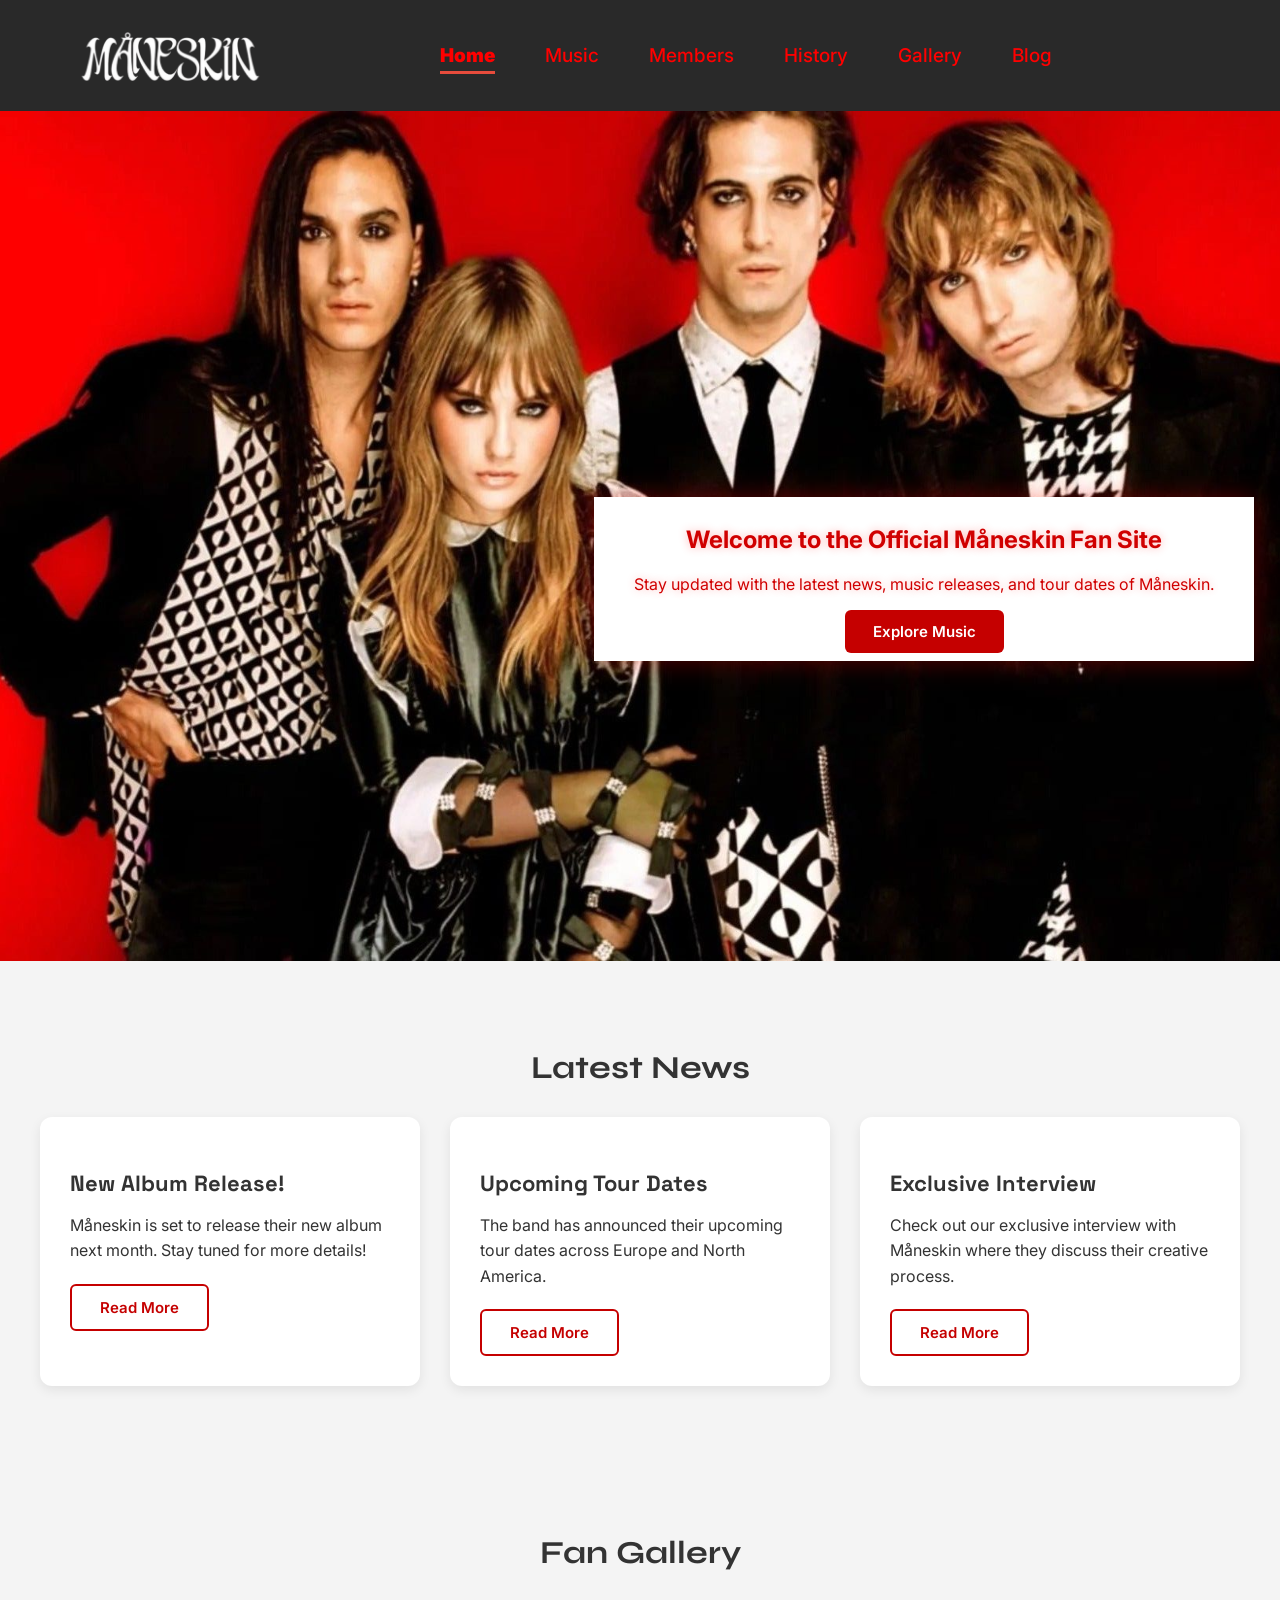
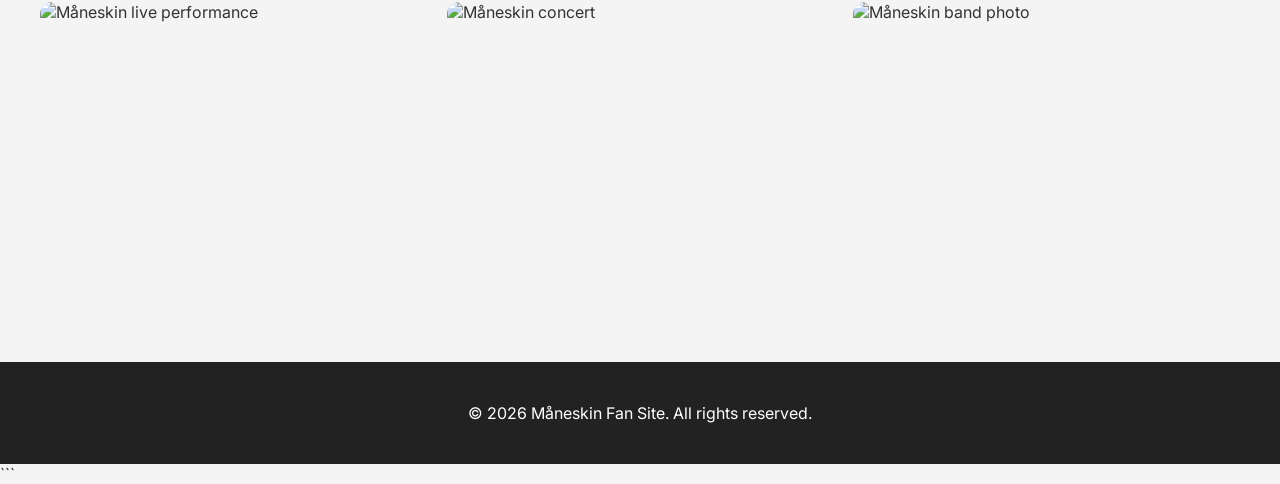
==== index.html @ 5dd98289 "Initial commit - Home page" ====
<!DOCTYPE html>
<html lang="en">
<head>
    <meta charset="UTF-8">
    <meta name="viewport" content="width=device-width, initial-scale=1.0">
    <title>Måneskin Official Fan Site - Home</title>

    <link rel="stylesheet" href="style.css">

    <link rel="preconnect" href="https://fonts.googleapis.com">
    <link rel="preconnect" href="https://fonts.gstatic.com" crossorigin>

    <link href="https://fonts.googleapis.com/css2?family=Inter:wght@400;500;700&family=Space+Grotesk:wght@500;700&family=Syne:wght@700;800&display=swap" rel="stylesheet">
</head>
<body>

    <header>
        <nav>
            <div class="logo">
                <img src="Maneskinwbackground.png" alt="Måneskin Logo">
            </div>

            <ul class="nav-links">
                <li><a href="index.html" class="active">Home</a></li>
                <li><a href="music.html">Music</a></li>
                <li><a href="members.html">Members</a></li>
                <li><a href="history.html">History</a></li>
                <li><a href="gallery.html">Gallery</a></li>
                <li><a href="blog.html">Blog</a></li>
            </ul>
        </nav>
    </header>

    <main>
        <section class="hero">
            <div class="hero-content">
                <h1>Welcome to the Official Måneskin Fan Site</h1>
                <p>Stay updated with the latest news, music releases, and tour dates of Måneskin.</p>
                <a href="music.html" class="btn btn-primary">Explore Music</a>
            </div>
        </section>

        <section class="latest-news">
            <h2>Latest News</h2>

            <div class="news-container">
                <article class="news-item">
                    <h3>New Album Release!</h3>
                    <p>Måneskin is set to release their new album next month. Stay tuned for more details!</p>
                    <a href="#" class="btn btn-outline">Read More</a>
                </article>

                <article class="news-item">
                    <h3>Upcoming Tour Dates</h3>
                    <p>The band has announced their upcoming tour dates across Europe and North America.</p>
                    <a href="tour.html" class="btn btn-outline">Read More</a>
                </article>

                <article class="news-item">
                    <h3>Exclusive Interview</h3>
                    <p>Check out our exclusive interview with Måneskin where they discuss their creative process.</p>
                    <a href="#" class="btn btn-outline">Read More</a>
                </article>
            </div>
        </section>

        <section class="fan-gallery">
            <h2>Fan Gallery</h2>

            <div class="gallery-grid">
                <img src="images/gallery1.jpg" alt="Måneskin live performance">
                <img src="images/gallery2.jpg" alt="Måneskin concert">
                <img src="images/gallery3.jpg" alt="Måneskin band photo">
            </div>
        </section>
    </main>

    <footer>
        <p>&copy; 2026 Måneskin Fan Site. All rights reserved.</p>
    </footer>

</body>
</html>
```
---- style.css ----
```css
*{
    margin: 0;
    padding: 0;
    box-sizing: border-box;
}

html, body {
    margin: 0;
    padding: 0;
}

:root {
    --primary-color: #c50000;
    --secondary-color: #2ecc71;
    --font-family: 'Inter', sans-serif;
    --text-muted: #777;
    --text-dark: #ff0000;
    --accent-color: #e74c3c;
}

body {
    font-family: var(--font-family);
    background-color: #f4f4f4;
    color: #333;
}

.container {
    width: 100%;
    max-width: 1200px;
    margin: 0 auto;
}

a {
    text-decoration: none;
    transition: all 0.3s ease;
}

ul {
    list-style: none;
}

header {
    background-color: rgb(41, 41, 41);
    color: #000000;
    padding: 3px 40px;
    min-height: 42px;
    position: relative;
    width: 100%;
    margin-bottom: 0px
    margin-top: 0px;
}

header nav {
    display: flex;
    justify-content: flex-start;
    align-items: center;
    gap: 100px;
    width: 100%;
}

.logo {
    display: flex;
    align-items: center;
    backgrounf: none;
    object-fit: contain;
    border-radius: 8px;
}

.logo img {
    width: 260px;
    height: 105px;
    object-fit: contain;
}

.nav-links {
    display: flex;
    align-items: center;
    gap: 50px;
}

.nav-links a {
    color: #ff0000;
    font-weight: 500;
    font-size: 19px;
}

.nav-links a:hover {
    color: #ff4d4d
}

.nav-links a.active {
    color: #ff0000;
    border-bottom: 3px solid var(--accent-color);
    padding-bottom: 4px;
    font-weight: 900;
}

.btn {
    display: inline-block;
    padding: 12px 28px;
    border-radius: 6px;
    font-weight: 600;
    font-size: 15px;
    cursor: pointer;
}

.btn-primary {
    background-color: var(--primary-color);
    color: #ffffff;
}

.btn-secondary {
    background-color: var(--secondary-color);
    color: #ffffff;
}

.btn-outline {
    border: 2px solid var(--primary-color);
    color: var(--primary-color);
    background-color: transparent;
}

.hero {
    text-align: center;
    padding: 100px 20px;
    color:#ff0000
    display: flex;
    align-items: flex end;
    justify-content: center;
}

.hero {
    position: relative;
    width: 100%;
    min-height: 650px;
    background-image: url("e282fea3759593412dc0746c57f10109.jpg");
    background-size: cover;
    background-position: center;
    background-repeat: no-repeat;
}
 
.hero-content {
    position: absolute;
    bottom: 300px;
    left: 70%;
    transform: translate(-50%, 0);
    width: 600px;
    max-width: 90%;
    text-align: center;
    color:#ff0000;

    background: #ffffff;
    padding: 8px 30px;
    box-shadow: 0 0 25px rgba(255, 0, 0, 0.35);
}

.hero-content h1,
.hero-content p {
  color: #d00000;
  text-shadow: 0 0 10px rgba(255, 0, 0, 0.3);
}

.latest-news {
    padding: 60px 40px;
}

.latest-news h2,
.fan-gallery h2 {
    font-family: 'Syne', sans-serif;
    font-size: 32px;
    margin-bottom: 30px;
    text-align: center;
}

.news-container {
    display: grid;
    grid-template-columns: repeat(3, 1fr);
    gap: 30px;
}

.news-item {
    background-color: #ffffff;
    padding: 30px;
    border-radius: 12px;
    box-shadow: 0 4px 12px rgba(0, 0, 0, 0.08);
}

.news-item h3 {
    font-family: 'Space Grotesk', sans-serif;
    font-size: 22px;
    margin-bottom: 15px;
}

.news-item p {
    line-height: 1.6;
    margin-bottom: 20px;
}

.fan-gallery {
    padding: 60px 40px;
}

.gallery-grid {
    display: grid;
    grid-template-columns: repeat(3, 1fr);
    gap: 20px;
}

.gallery-grid img {
    width: 100%;
    height: 300px;
    object-fit: cover;
    border-radius: 12px;
}

footer {
    background-color: #222;
    color: #ffffff;
    text-align: center;
    padding: 25px;
}

@media (max-width: 768px) {
    header nav {
        flex-direction: column;
        padding: 0;
    }

    .nav-links {
        flex-wrap: wrap;
        gap: 20px;
    }

    .hero h1 {
        font-size: 32px;
    }

    .news-container {
        grid-template-columns: 1fr;
    }

    .gallery-grid {
        grid-template-columns: 1fr;
    }

    .latest-news,
    .fan-gallery {
        padding: 40px 20px;
    }
}
```
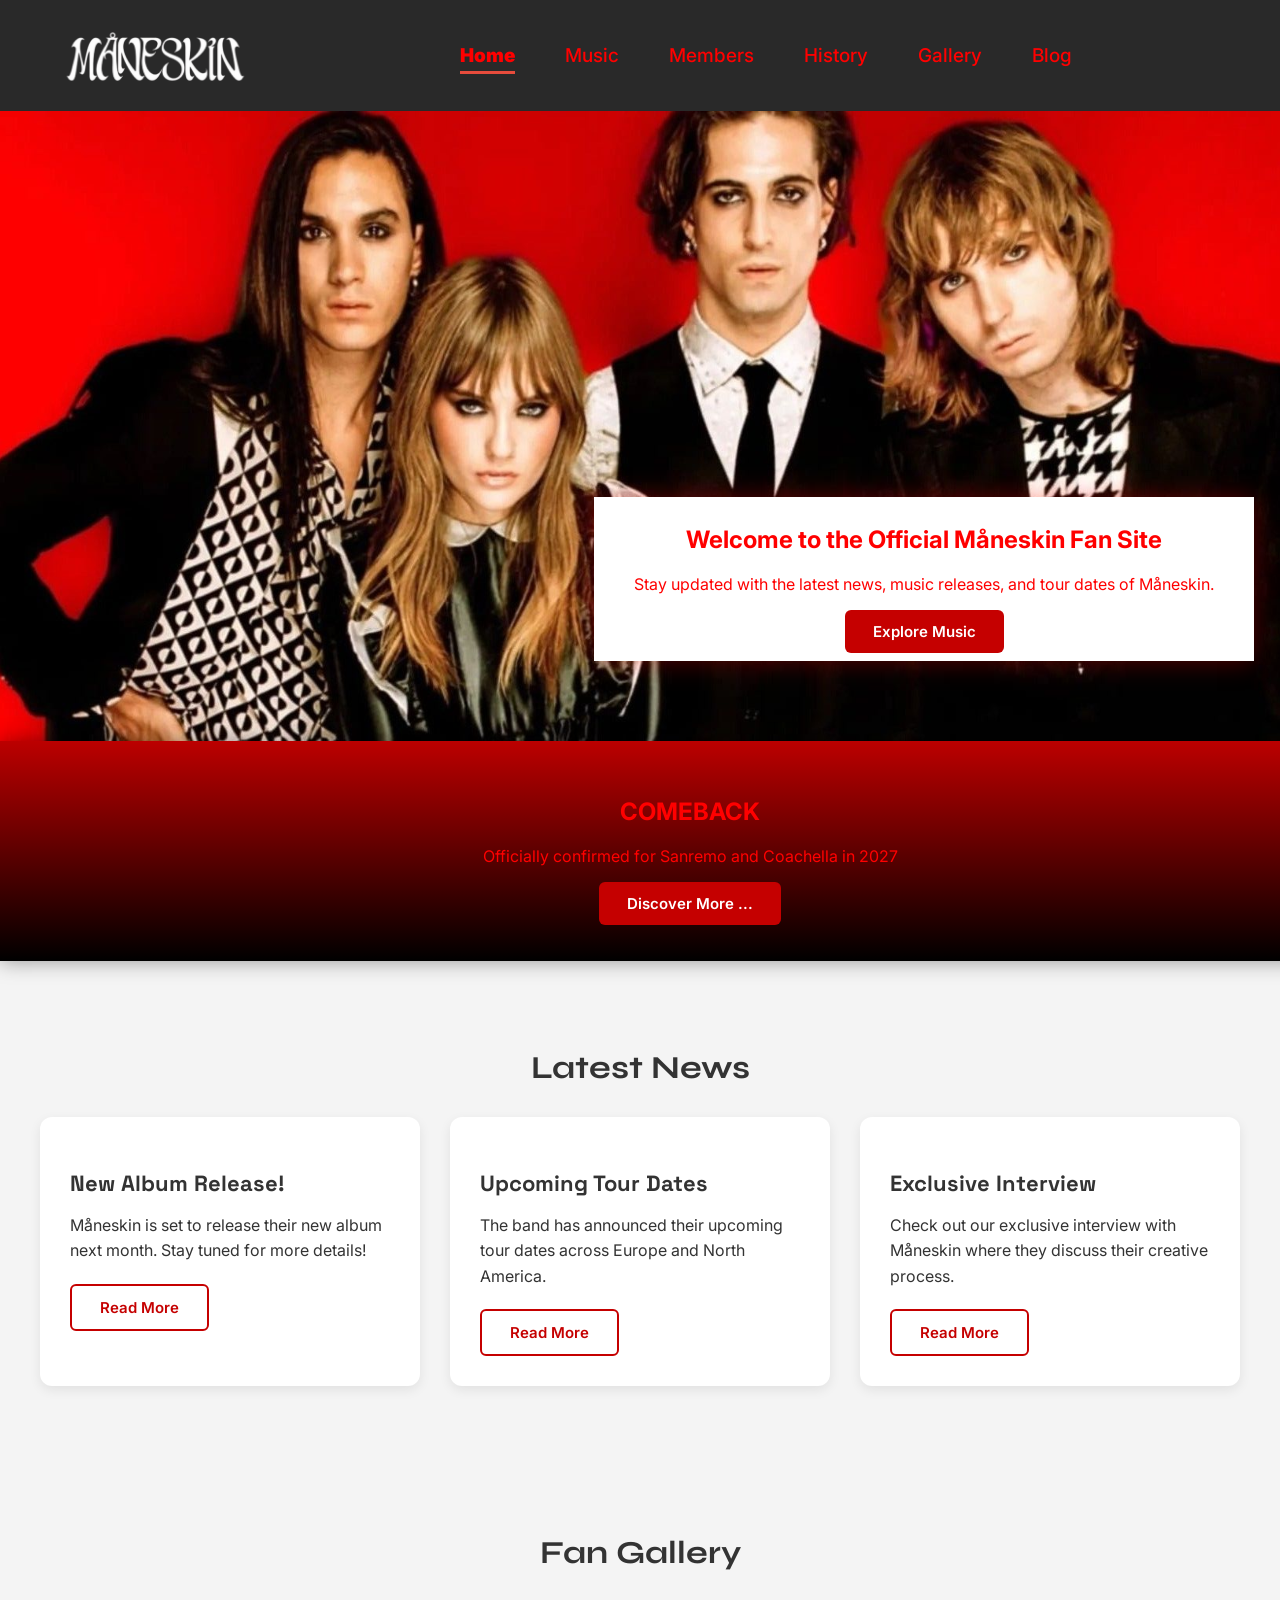
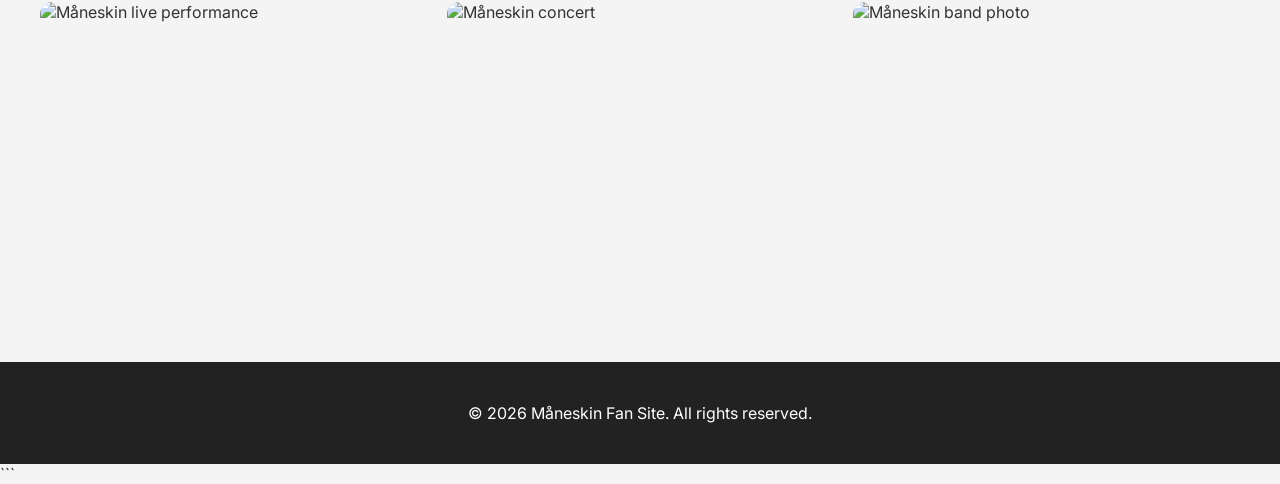
==== commit b315485e: "Update home page design" ====
--- a/index.html
+++ b/index.html
@@ -37,6 +37,12 @@
                 <h1>Welcome to the Official Måneskin Fan Site</h1>
                 <p>Stay updated with the latest news, music releases, and tour dates of Måneskin.</p>
                 <a href="music.html" class="btn btn-primary">Explore Music</a>
+            </div>
+
+            <div class="hero-content-bottom">
+                <h1>COMEBACK</h1>
+                <p>Officially confirmed for Sanremo and Coachella in 2027</p>
+                <a href="news.html" class="btn btn-primary">Discover More ...</a>
             </div>
         </section>
 
--- a/style.css
+++ b/style.css
@@ -8,6 +8,7 @@
 html, body {
     margin: 0;
     padding: 0;
+    overflow-x: hidden;
 }
 
 :root {
@@ -27,7 +28,7 @@
 
 .container {
     width: 100%;
-    max-width: 1200px;
+    max-width: 100%;
     margin: 0 auto;
 }
 
@@ -47,28 +48,26 @@
     min-height: 42px;
     position: relative;
     width: 100%;
-    margin-bottom: 0px
-    margin-top: 0px;
+    margin: 0 auto;
 }
 
 header nav {
     display: flex;
     justify-content: flex-start;
     align-items: center;
-    gap: 100px;
+    gap: 150px;
     width: 100%;
 }
 
 .logo {
     display: flex;
     align-items: center;
-    backgrounf: none;
     object-fit: contain;
     border-radius: 8px;
 }
 
 .logo img {
-    width: 260px;
+    width: 230px;
     height: 105px;
     object-fit: contain;
 }
@@ -86,7 +85,7 @@
 }
 
 .nav-links a:hover {
-    color: #ff4d4d
+    color: #ff4d4d;
 }
 
 .nav-links a.active {
@@ -122,15 +121,13 @@
 }
 
 .hero {
+    position: relative;
     text-align: center;
     padding: 100px 20px;
-    color:#ff0000
-    display: flex;
-    align-items: flex end;
+    color:#ff0000;
+    display: flex;
+    align-items: flex-end;
     justify-content: center;
-}
-
-.hero {
     position: relative;
     width: 100%;
     min-height: 650px;
@@ -154,11 +151,17 @@
     padding: 8px 30px;
     box-shadow: 0 0 25px rgba(255, 0, 0, 0.35);
 }
-
-.hero-content h1,
-.hero-content p {
-  color: #d00000;
-  text-shadow: 0 0 10px rgba(255, 0, 0, 0.3);
+.hero-content-bottom {
+    position: absolute;
+    bottom: 0;
+    left: 0;
+    width: 100%;
+    text-align: center;
+    color:#ff0000;
+
+    background: linear-gradient(to bottom, #bc0000 0%, #000000 100%);
+    padding: 36px 30px;
+    box-shadow: 0 0 20px rgba(0, 0, 0, 0.4);
 }
 
 .latest-news {
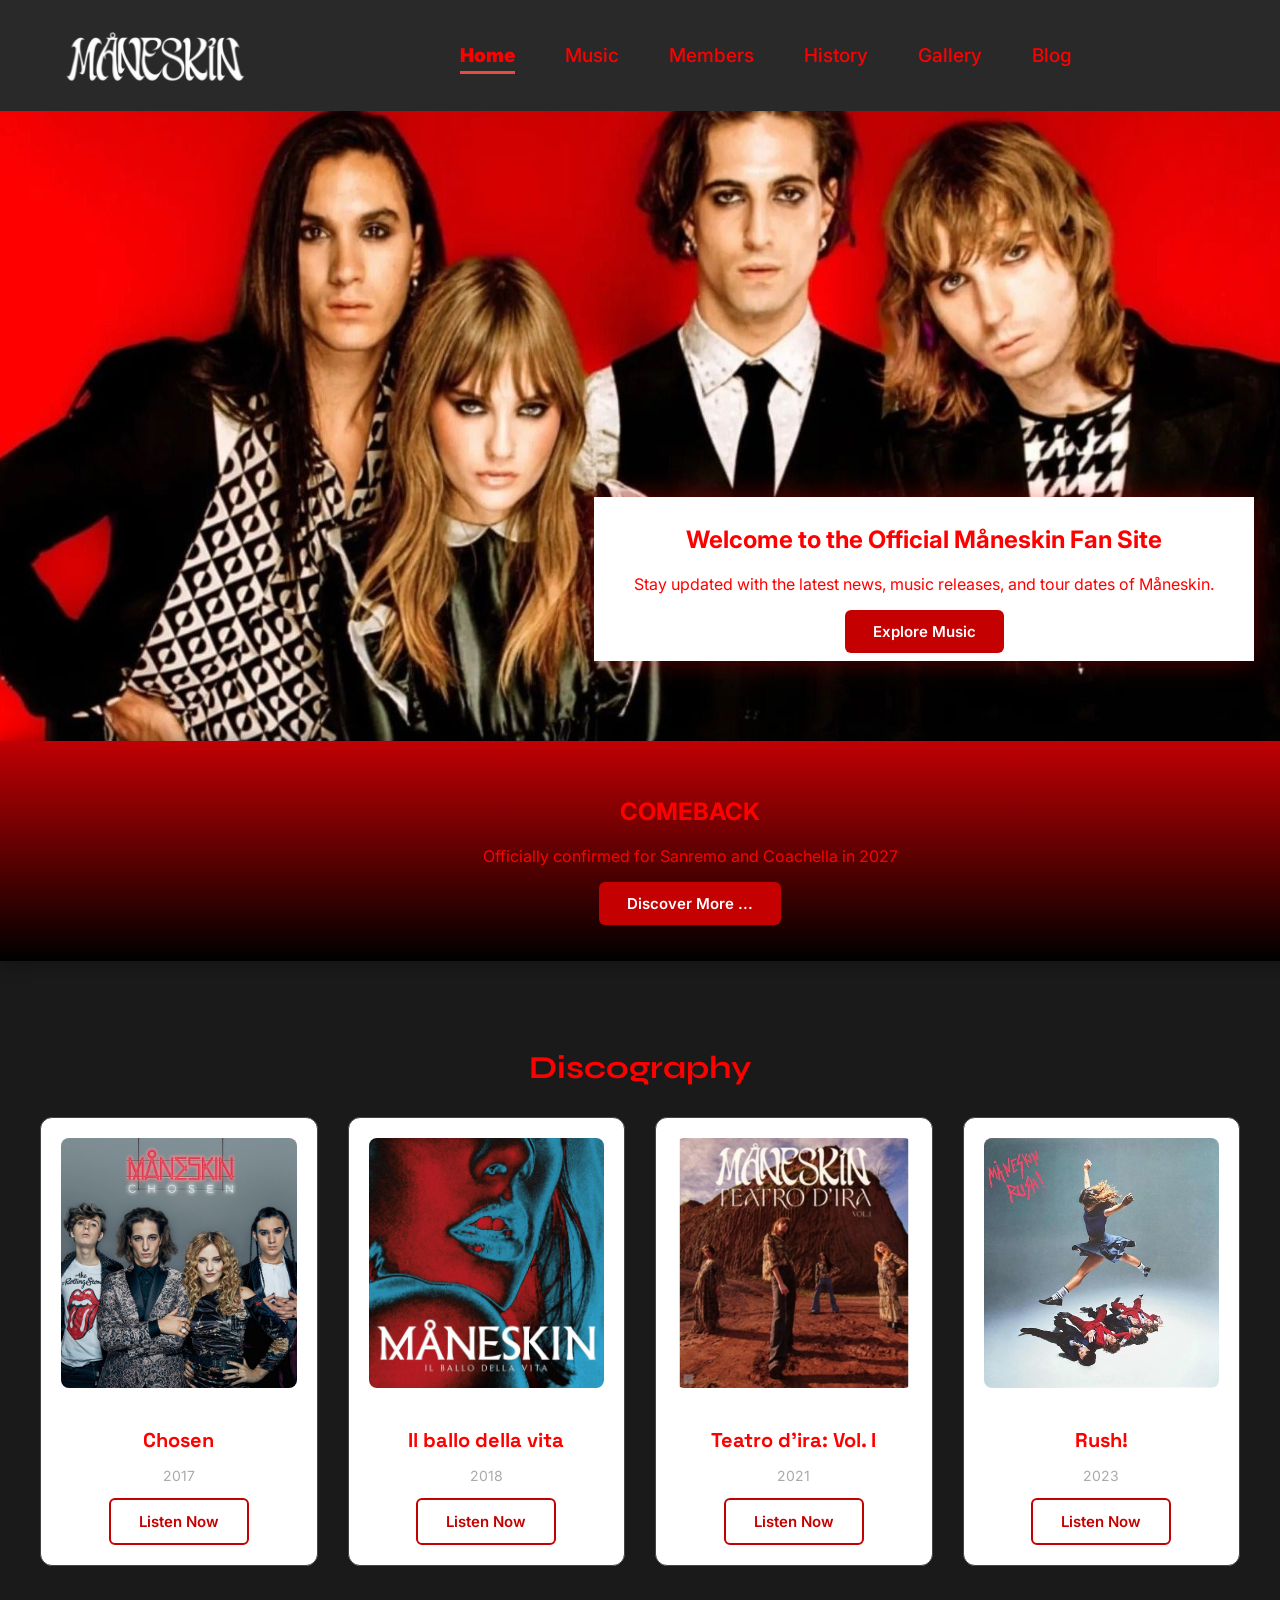
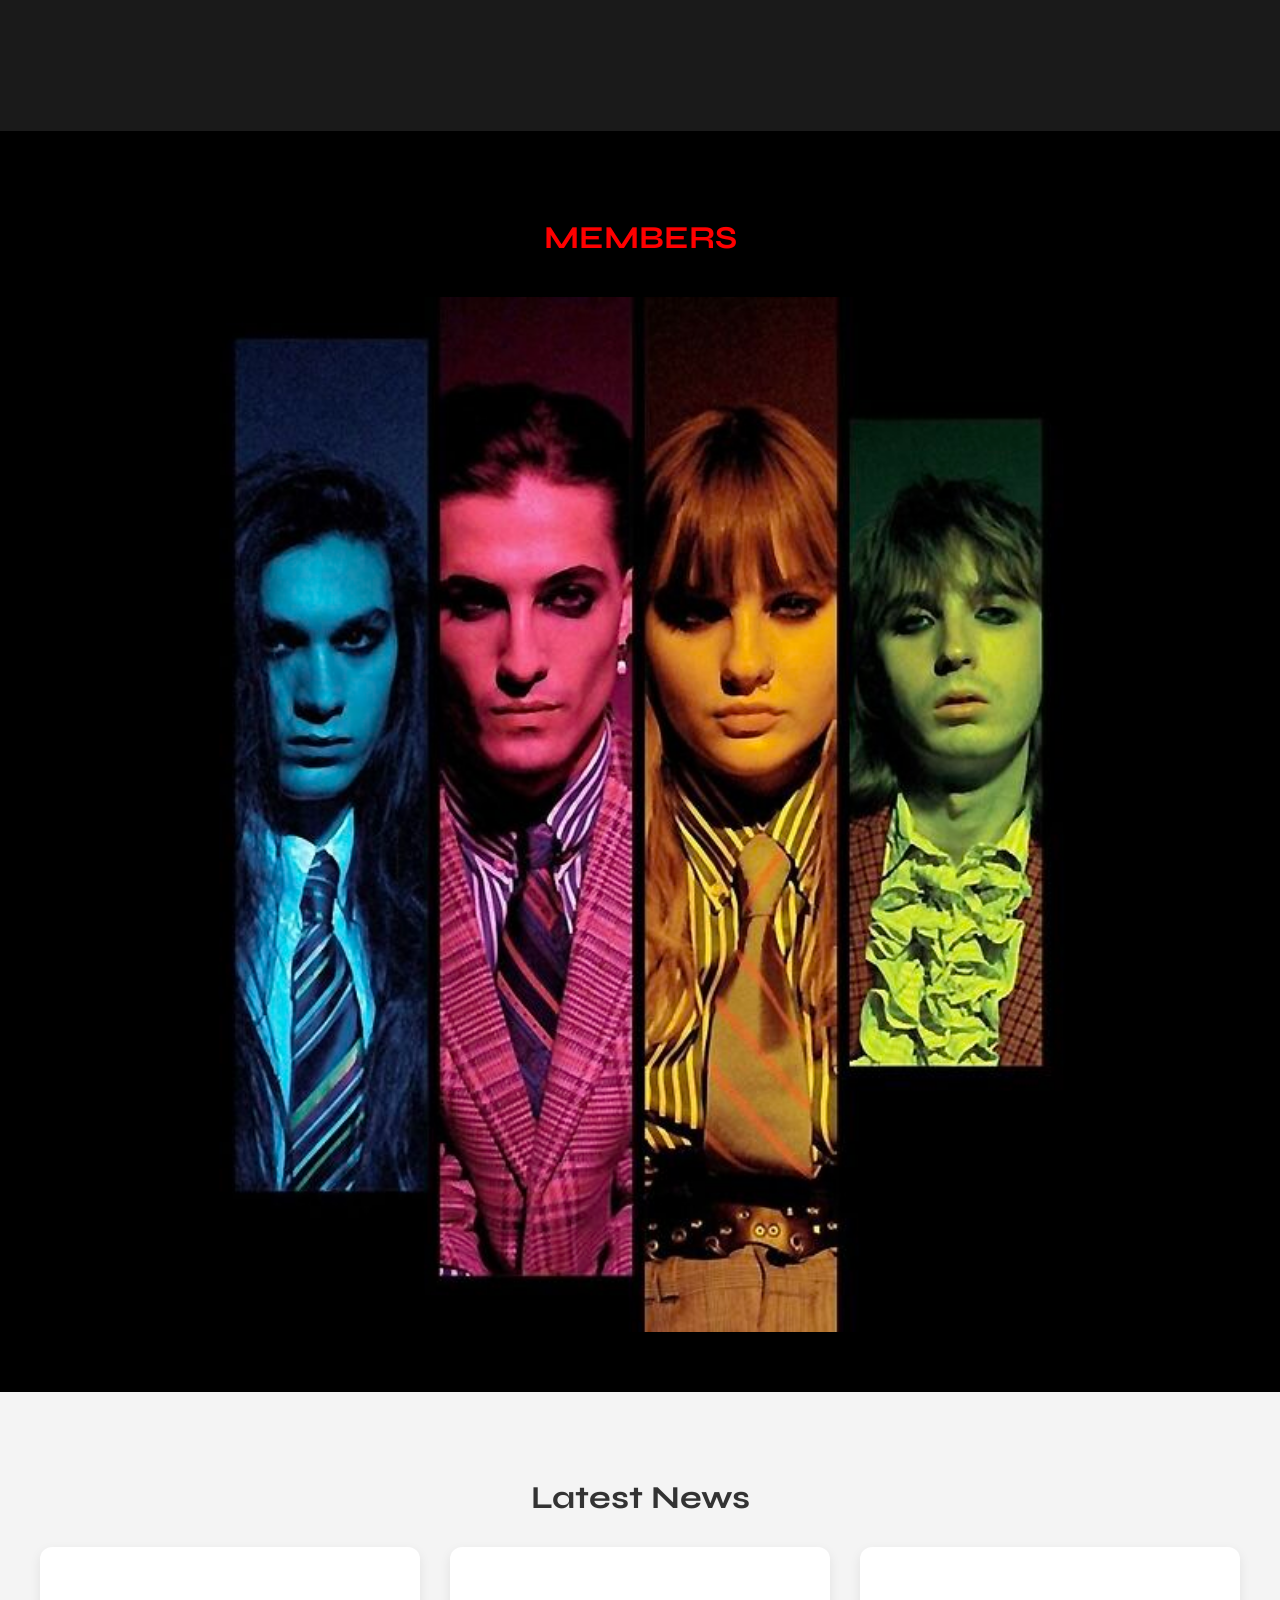
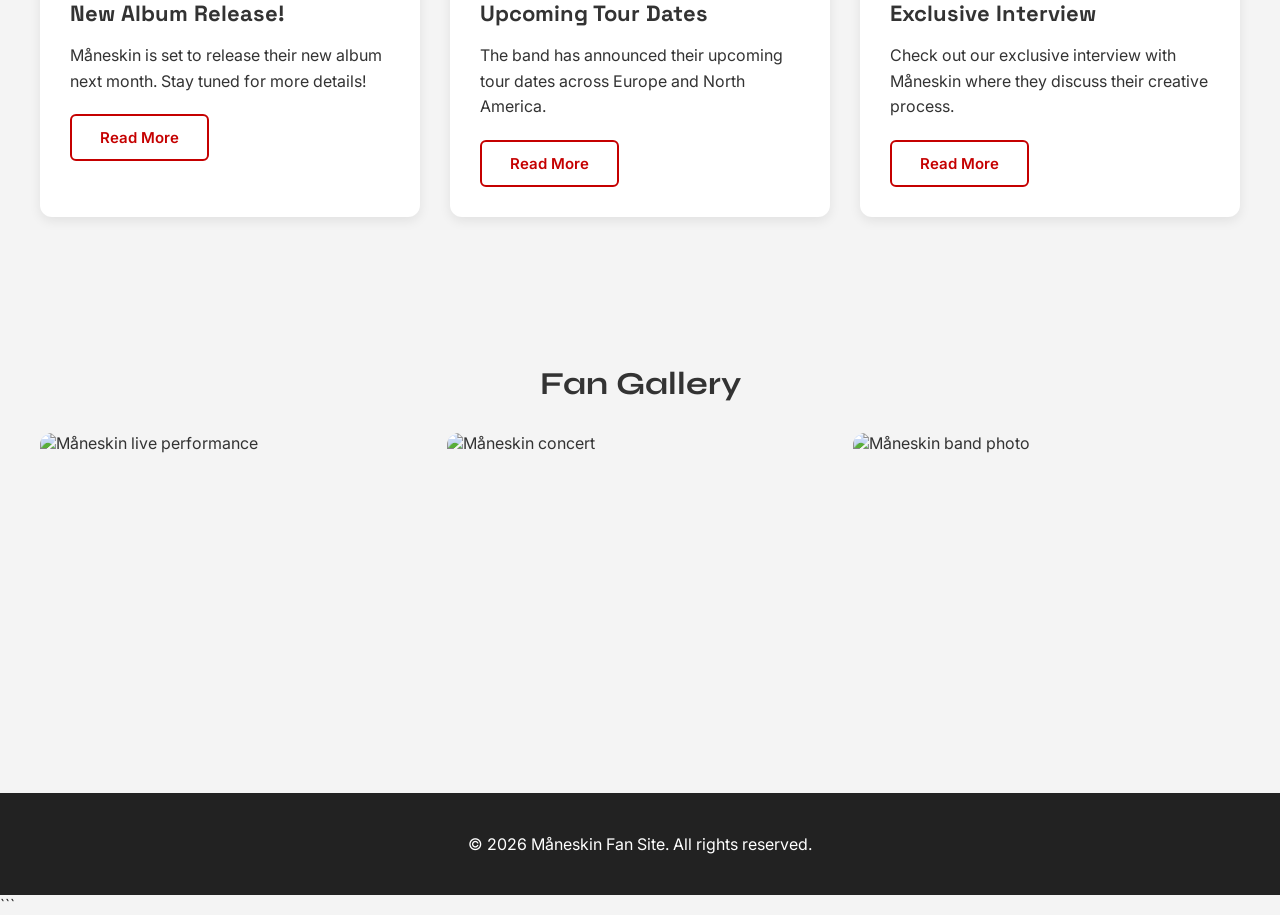
==== commit 10b5243c: "Add member profile pages and Ethan photo" ====
--- a/index.html
+++ b/index.html
@@ -46,6 +46,52 @@
             </div>
         </section>
 
+        <section class="featured-album">
+            <h2>Discography</h2>
+
+            <div class="album-container">
+
+                <div class="album-card">
+                    <img src="ab67616d0000b273fa0ab3a28b5c52d8a5f97045.jpg" alt="Chosen">
+                    <h3>Chosen</h3>
+                    <p>2017</p>
+                    <a href="music.html" class="btn btn-outline">Listen Now</a>
+                </div>
+                <div class="album-card">
+                    <img src="Il ballo della vita.jpg" alt="Il ballo della vita">
+                    <h3>Il ballo della vita</h3>
+                    <p>2018</p>
+                    <a href="music.html" class="btn btn-outline">Listen Now</a>    
+                </div>
+                <div class="album-card">
+                    <img src="Teatro d ira.jpg" alt="Teatro d'ira: Vol. I">
+                    <h3>Teatro d'ira: Vol. I</h3>
+                    <p>2021</p>
+                    <a href="music.html" class="btn btn-outline">Listen Now</a>
+                </div>
+                <div class="album-card">
+                    <img src="Rush.jpg" alt="Rush!">
+                    <h3>Rush!</h3>
+                    <p>2023</p>
+                    <a href="music.html" class="btn btn-outline">Listen Now</a>
+                </div>
+            </div>
+        </section>
+
+        <section class="members">
+    <h2>MEMBERS</h2>
+
+    <div class="members-image">
+        <img src="0f644b63836e09d1cae8b743de633c72.jpg" alt="Måneskin Members">
+        
+        <a href="ethan.html" class="member-link ethan" aria-label="Ethan Torchio"></a>
+        <a href="damiano.html" class="member-link damiano" aria-label="Damiano David"></a>
+        <a href="victoria.html" class="member-link victoria" aria-label="Victoria De Angelis"></a>
+        <a href="thomas.html" class="member-link thomas" aria-label="Thomas Raggi"></a>
+    </div>
+        </section>
+         <section class="member-profile">
+
         <section class="latest-news">
             <h2>Latest News</h2>
 
--- a/style.css
+++ b/style.css
@@ -159,9 +159,161 @@
     text-align: center;
     color:#ff0000;
 
-    background: linear-gradient(to bottom, #bc0000 0%, #000000 100%);
+    background: linear-gradient(to bottom, #C10004 0%, #000000 100%);
     padding: 36px 30px;
     box-shadow: 0 0 20px rgba(0, 0, 0, 0.4);
+}
+
+.discography {
+    padding: 60px 40px;
+    background-color: #111;
+    color: #ffffff;
+}
+
+.dicography h2 {
+    font-family: 'Syne', sans-serif;
+    font-size: 32px;
+    color: #ff0000;
+    margin-bottom: 30px;
+    text-align: center;
+}
+
+.featured-album {
+    min-height: 650px;
+    padding: 60px 40px;
+    background-color: #1a1a1a;
+    color: #ffffff;
+}
+
+.featured-album h2 {
+    font-family: 'Syne', sans-serif;
+    font-size: 32px;
+    color: #ff0000;
+    margin-bottom: 30px;
+    text-align: center;
+}
+
+.album-container {
+    display: grid;
+    grid-template-columns: repeat(4, minmax(0, 1fr));
+    gap: 30px;
+}
+
+.album-card {
+    background: #ffffff;
+    padding: 20px;
+    border: 1px solid #444;
+    border-radius: 12px;
+    text-align: center;
+    transition: transform 0.3s ease, box-shadow 0.3s ease;
+}
+
+.album-card:hover {
+    transform: translateY(-5px);
+    box-shadow: 0 8px 20px rgba(0, 0, 0, 0.2);
+}
+
+.album-card img {
+    width: 100%;
+    aspect-ratio: 1/1;
+    height: 250px;
+    object-fit: cover;
+    border-radius: 8px;
+    margin-bottom: 15px;
+}
+
+.album-card h3 {
+    font-family: 'Space Grotesk', sans-serif;
+    font-size: 20px;
+    color: #ff0000;
+    margin-bottom: 10px;
+}
+
+.album-card p {
+    font-size: 14px;
+    color: #aaa;
+}
+
+@media (max-width: 768px) {
+    .album-container {
+        grid-template-columns: repeat(2, 1fr);
+    }
+}
+
+@media (max-width: 480px) {
+    .hero-content {
+        width: 90%;
+        bottom: 200px;
+    }
+
+    .hero-content-bottom {
+        padding: 20px;
+    }
+}
+
+.members {
+    padding: 60px 40px;
+    background-color: #000;
+    color: #ffffff;
+    text-align: center;
+}
+
+.members h2 {
+    font-family: 'Syne', sans-serif;
+    font-size: 32px;
+    color: #ff0000;
+    margin-bottom: 40px;
+}
+
+.members-image {
+    position: relative;
+    width: 100%;
+    max-width: 100%;
+    margin: 0 auto;
+}
+
+.members-image img {
+    width: 100%;
+    display: block;
+}
+
+.member-link {
+    position: absolute;
+    display: block;
+    cursor: pointer;
+    transition: background-color 0.3s ease;
+}
+
+.member-link:hover {
+    background-color: rgba(255, 0, 0, 0.15);
+}
+
+.ethan {
+    left: 16.2%;
+    top: 4%;
+    width: 16.2%;
+    height: 82.5%;
+}
+
+.damiano {
+    left: 33.3%;
+    top: 0;
+    width: 16.1%;
+    height:94.7%;
+}
+
+.victoria {
+    left: 50.4%;
+    top: 0;
+    width: 16.1%;
+    height: 100%;
+}
+
+.thomas {
+    left: 67.5%;
+    top: 11.8%;
+    width: 16.1%;
+    height: 62.7%;
 }
 
 .latest-news {
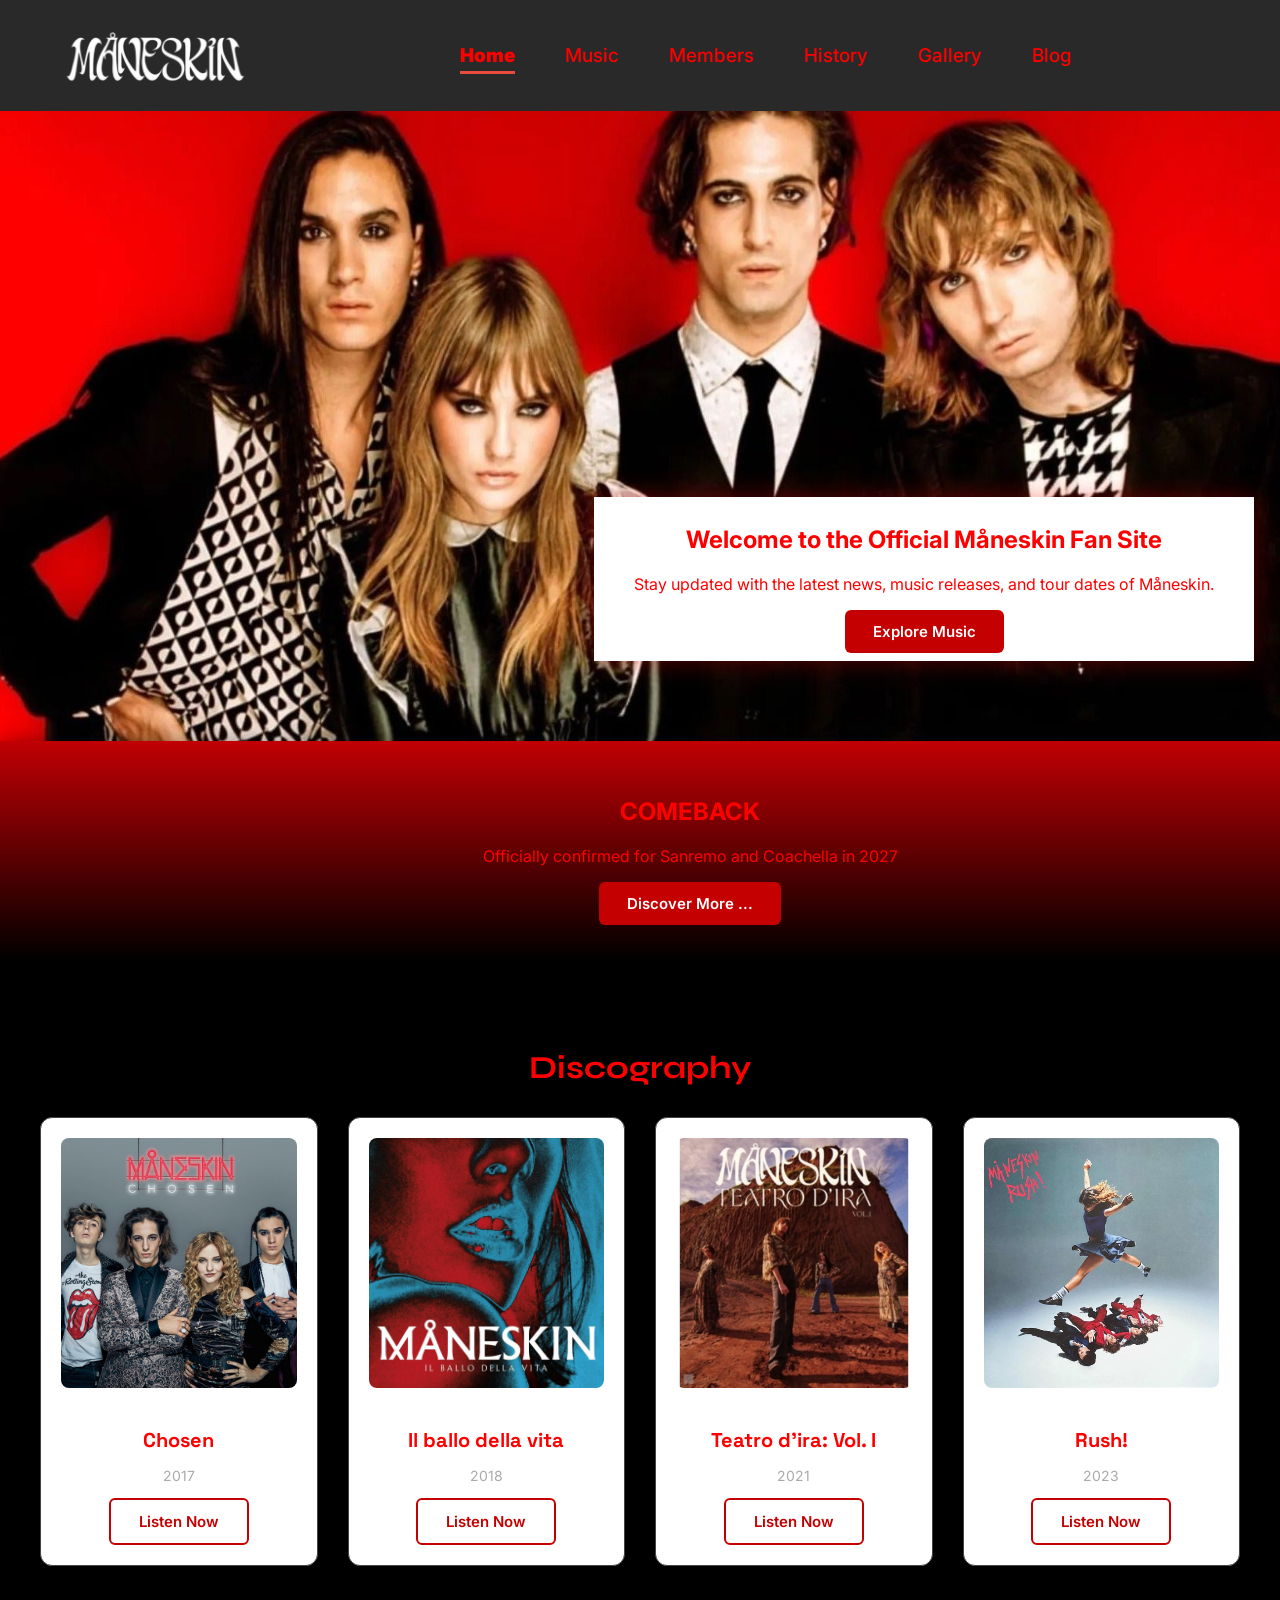
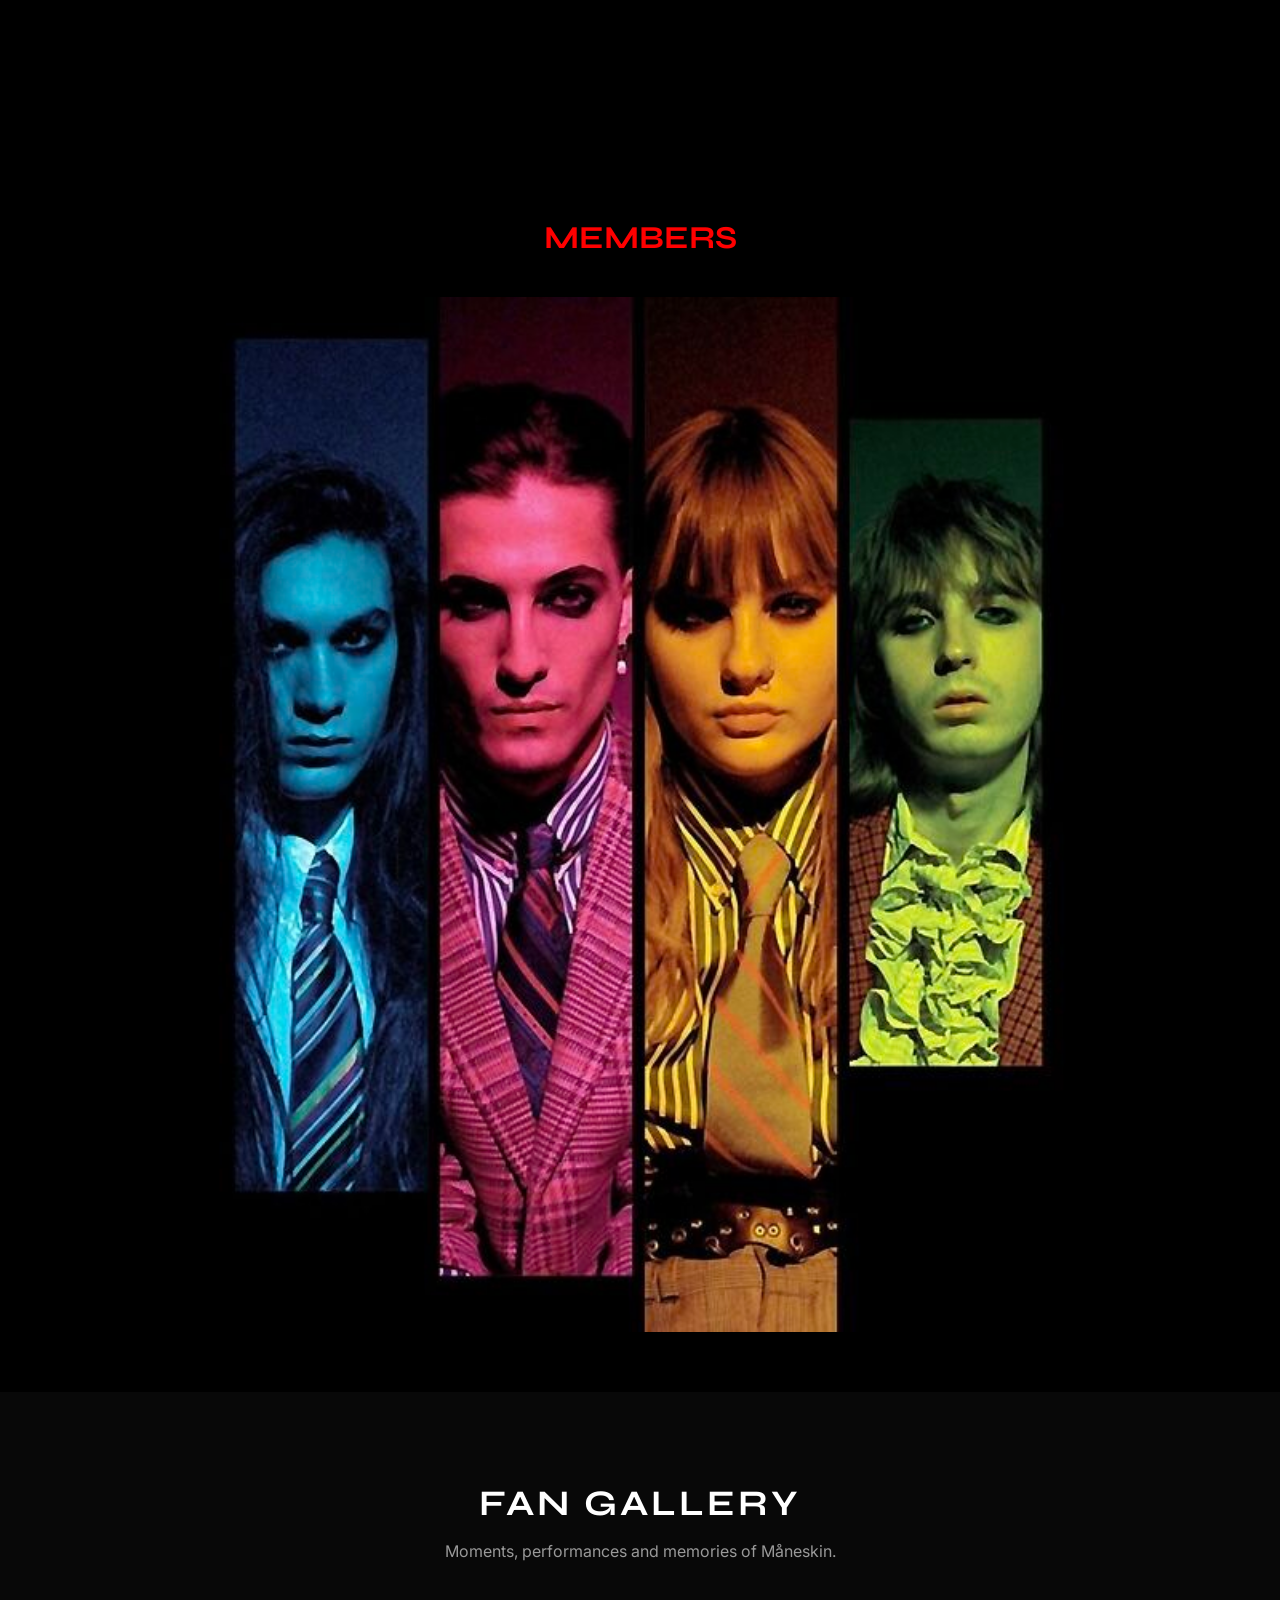
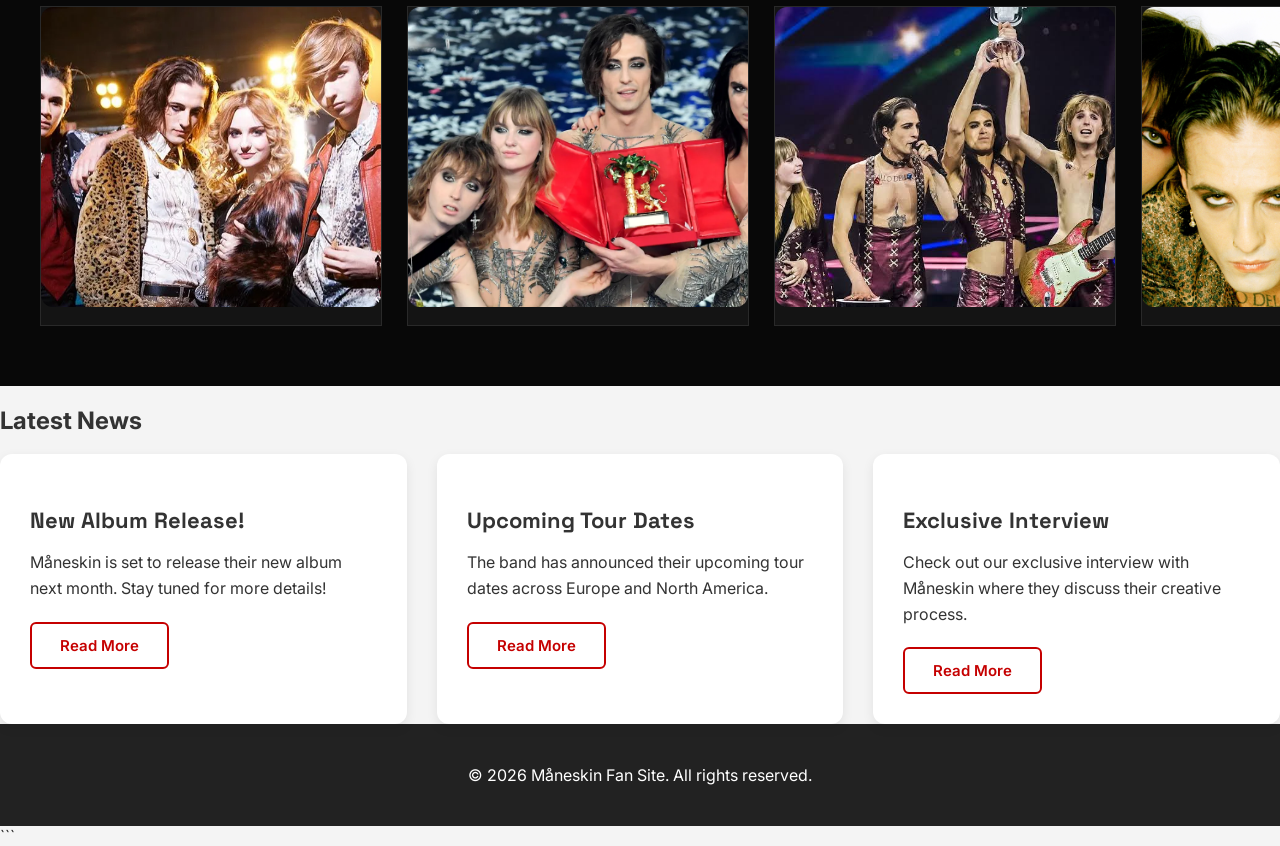
==== commit 61a213d4: "Add animated photo gallery and JavaScript functionality" ====
--- a/index.html
+++ b/index.html
@@ -11,6 +11,7 @@
     <link rel="preconnect" href="https://fonts.gstatic.com" crossorigin>
 
     <link href="https://fonts.googleapis.com/css2?family=Inter:wght@400;500;700&family=Space+Grotesk:wght@500;700&family=Syne:wght@700;800&display=swap" rel="stylesheet">
+    <script src="gallery.js" defer></script>
 </head>
 <body>
 
@@ -55,25 +56,25 @@
                     <img src="ab67616d0000b273fa0ab3a28b5c52d8a5f97045.jpg" alt="Chosen">
                     <h3>Chosen</h3>
                     <p>2017</p>
-                    <a href="music.html" class="btn btn-outline">Listen Now</a>
+                    <a href="music.html#chosen" class="btn btn-outline">Listen Now</a>
                 </div>
                 <div class="album-card">
                     <img src="Il ballo della vita.jpg" alt="Il ballo della vita">
                     <h3>Il ballo della vita</h3>
                     <p>2018</p>
-                    <a href="music.html" class="btn btn-outline">Listen Now</a>    
+                    <a href="music.html#il-ballo-della-vita" class="btn btn-outline">Listen Now</a>    
                 </div>
                 <div class="album-card">
                     <img src="Teatro d ira.jpg" alt="Teatro d'ira: Vol. I">
                     <h3>Teatro d'ira: Vol. I</h3>
                     <p>2021</p>
-                    <a href="music.html" class="btn btn-outline">Listen Now</a>
+                    <a href="music.html#teatro-d-ira-vol-i" class="btn btn-outline">Listen Now</a>
                 </div>
                 <div class="album-card">
                     <img src="Rush.jpg" alt="Rush!">
                     <h3>Rush!</h3>
                     <p>2023</p>
-                    <a href="music.html" class="btn btn-outline">Listen Now</a>
+                    <a href="music.html#rush" class="btn btn-outline">Listen Now</a>
                 </div>
             </div>
         </section>
@@ -90,8 +91,88 @@
         <a href="thomas.html" class="member-link thomas" aria-label="Thomas Raggi"></a>
     </div>
         </section>
-         <section class="member-profile">
-
+
+        <section class="fan-gallery">
+            <h2>FAN GALLERY</h2>
+
+                 <p class="gallery-description">
+                 Moments, performances and memories of Måneskin.
+                 </p>
+
+     
+<div class="gallery-grid">
+
+    <div class="gallery-item">
+        <img src="x-factor_2017.webp" alt="Måneskin at X Factor Italia, 2017">
+        <p class="gallery-date">2017 — Milan, Italy</p>
+        <p class="gallery-caption">X Factor Italia</p>
+    </div>
+
+    <div class="gallery-item">
+        <img src="sanremo_2021.webp" alt="Måneskin at Sanremo, 2021">
+        <p class="gallery-date">2021 — Sanremo, Italy</p>
+        <p class="gallery-caption">Sanremo Music Festival</p>
+    </div>
+
+    <div class="gallery-item">
+        <img src="eurovision.jpg" alt="Måneskin at Eurovision, 2021">
+        <p class="gallery-date">2021 — Rotterdam, Netherlands</p>
+        <p class="gallery-caption">Eurovision Song Contest — Winners</p>
+    </div>
+
+    <div class="gallery-item">
+        <img src="rolling-stones-oppener.webp" alt="Måneskin opening for The Rolling Stones">
+        <p class="gallery-date">2021 — Las Vegas, USA</p>
+        <p class="gallery-caption">Opening for The Rolling Stones</p>
+    </div>
+
+    <div class="gallery-item">
+        <img src="sanremo_2022.jpg" alt="Måneskin at Sanremo, 2022">
+        <p class="gallery-date">2022 — Sanremo, Italy</p>
+        <p class="gallery-caption">Sanremo Music Festival — Special Guests</p>
+    </div>
+
+    <div class="gallery-item">
+        <img src="coachella_2022.jpg" alt="Måneskin at Coachella, 2022">
+        <p class="gallery-date">2022 — Indio, California, USA</p>
+        <p class="gallery-caption">Coachella Valley Music and Arts Festival</p>
+    </div>
+
+    <div class="gallery-item">
+        <img src="roma_2022.avif" alt="Måneskin performing in Rome, 2022">
+        <p class="gallery-date">2022 — Rome, Italy</p>
+        <p class="gallery-caption">Circo Massimo Concert</p>
+    </div>
+
+    <div class="gallery-item">
+        <img src="mtv_vma_2022.jpg" alt="Måneskin at MTV Video Music Awards, 2022">
+        <p class="gallery-date">2022 — Newark, New Jersey, USA</p>
+        <p class="gallery-caption">MTV Video Music Awards</p>
+    </div>
+
+    <div class="gallery-item">
+        <img src="Glastonbury-2023-credit-Jenn-Five-Maneskin-header.webp" alt="Måneskin at Glastonbury, 2023">
+        <p class="gallery-date">2023 — Pilton, England</p>
+        <p class="gallery-caption">Glastonbury Festival</p>
+    </div>
+
+</div>
+</section>
+
+             <div class="lightbox" id="lightbox">
+                 <button class="lightbox-close" aria-label="Close">&times;</button>
+
+                 <button class="lightbox-prev" aria-label="Previous image">&#10094;</button>
+
+                 <img src="" alt="" id="lightbox-img">
+
+                 <div class="lightbox-info">
+                     <p class="gallery-date" id="lightbox-date"></p>
+                     <p class="gallery-caption" id="lightbox-caption"></p>
+                 </div>
+
+                 <button class="lightbox-next" aria-label="Next image">&#10095;</button>
+             </div>
         <section class="latest-news">
             <h2>Latest News</h2>
 
@@ -115,16 +196,6 @@
                 </article>
             </div>
         </section>
-
-        <section class="fan-gallery">
-            <h2>Fan Gallery</h2>
-
-            <div class="gallery-grid">
-                <img src="images/gallery1.jpg" alt="Måneskin live performance">
-                <img src="images/gallery2.jpg" alt="Måneskin concert">
-                <img src="images/gallery3.jpg" alt="Måneskin band photo">
-            </div>
-        </section>
     </main>
 
     <footer>
--- a/style.css
+++ b/style.css
@@ -166,7 +166,7 @@
 
 .discography {
     padding: 60px 40px;
-    background-color: #111;
+    background-color: #000000;
     color: #ffffff;
 }
 
@@ -181,7 +181,7 @@
 .featured-album {
     min-height: 650px;
     padding: 60px 40px;
-    background-color: #1a1a1a;
+    background-color: #000000;
     color: #ffffff;
 }
 
@@ -316,16 +316,162 @@
     height: 62.7%;
 }
 
-.latest-news {
-    padding: 60px 40px;
-}
-
-.latest-news h2,
+
+.fan-gallery {
+    padding: 80px 0;
+    background: #080808;
+    color: #fff;
+    overflow: hidden;
+}
+
 .fan-gallery h2 {
     font-family: 'Syne', sans-serif;
-    font-size: 32px;
-    margin-bottom: 30px;
-    text-align: center;
+    font-size: 36px;
+    text-align: center;
+    margin-bottom: 15px;
+    letter-spacing: 3px;
+}
+
+.gallery-description {
+    text-align: center;
+    color: #999;
+    margin-bottom: 45px;
+    font-family: 'Inter', sans-serif;
+}
+
+.gallery-grid {
+    display: flex;
+    width: max-content;
+    gap: 25px;
+    animation: gallery-move 55s linear infinite;
+}
+
+.gallery-item {
+    flex: 0 0 340px;
+    width: 340px;
+    background: #141414;
+    border: 1px solid #292929;
+    padding-bottom: 18px;
+    transition: border-color 0.3s;
+}
+
+.gallery-item:hover {
+    border-color: #a00000;
+}
+
+.gallery-item img {
+    display: block;
+    width: 100%;
+    height: 240px;
+    object-fit: cover;
+    cursor: pointer;
+    transition: filter 0.4s;
+}
+
+.gallery-item:hover img {
+    filter: brightness(1.15);
+}
+
+.gallery-date {
+    color: #c40000;
+    font-family: 'Space Grotesk', sans-serif;
+    font-size: 13px;
+    font-weight: 700;
+    letter-spacing: 1px;
+    margin: 16px 15px 7px;
+}
+
+.gallery-caption {
+    display: none;
+    }
+
+@keyframes gallery-move {
+    from {
+        transform: translateX(0);
+    }
+
+    to {
+        transform: translateX(-50%);
+    }
+}
+
+.lightbox {
+    display: none;
+    position: fixed;
+    inset: 0;
+    background: rgba(0, 0, 0, 0.97);
+    z-index: 9999;
+    align-items: center;
+    justify-content: center;
+}
+
+
+.lightbox.active {
+    display: flex;
+}
+
+.lightbox img {
+    max-width: 82%;
+    max-height: 78vh;
+    object-fit: contain;
+    border: 1px solid #555;
+    outline: 1px solid #a00000;
+    outline-offset: 8px;
+}
+
+.lightbox button {
+    position: absolute;
+    background: none;
+    border: none;
+    color: #fff;
+    font-size: 35px;
+    cursor: pointer;
+    padding: 12px;
+    transition: color 0.3s;
+}
+
+.lightbox button:hover {
+    color: #c40000;
+}
+
+.lightbox-close {
+    top: 20px;
+    right: 30px;
+}
+
+.lightbox-prev {
+    left: 25px;
+}
+
+.lightbox-next {
+    right: 25px;
+}
+
+.gallery-date {
+    display: none;
+}
+
+.lightbox-info {
+    position: absolute;
+    bottom: 20px;
+    left: 0;
+    width: 100%;
+    text-align: center;
+    padding-top: 12px;
+}
+
+.lightbox-info .gallery-date,
+.lightbox-info .gallery-caption {
+    display: block;
+    margin: 8px 0;
+}
+
+.lightbox-info .gallery-date {
+    color: #c40000;
+}
+
+.lightbox-info .gallery-caption {
+    color: #fff;
 }
 
 .news-container {
@@ -357,9 +503,12 @@
 }
 
 .gallery-grid {
-    display: grid;
-    grid-template-columns: repeat(3, 1fr);
-    gap: 20px;
+    display: flex;
+    flex-direction: row;
+    width: max-content;
+    gap: 25px;
+    animation: gallery-move 55s linear infinite ;
+    animation-play-state: running !important;
 }
 
 .gallery-grid img {
